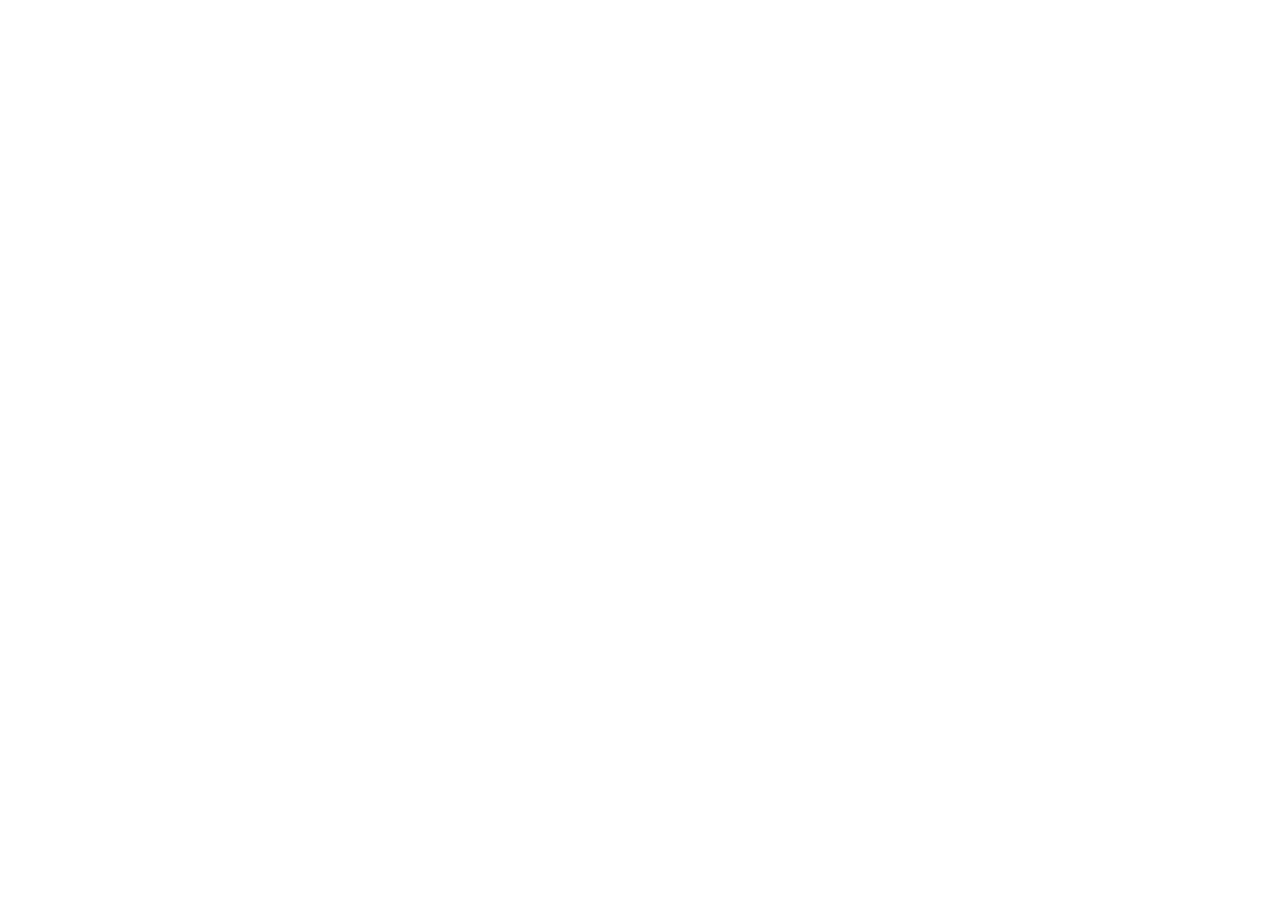
==== index.html @ 12f4a79d "Add files via upload" ====
<!DOCTYPE html>
<html lang="en">
<head>
    <meta charset="UTF-8">
    <meta name="viewport" content="width=device-width, initial-scale=1.0">
    <link rel="stylesheet" href="style.css">
    <title>Document</title>
</head>
<body>
    
</body>
</html>
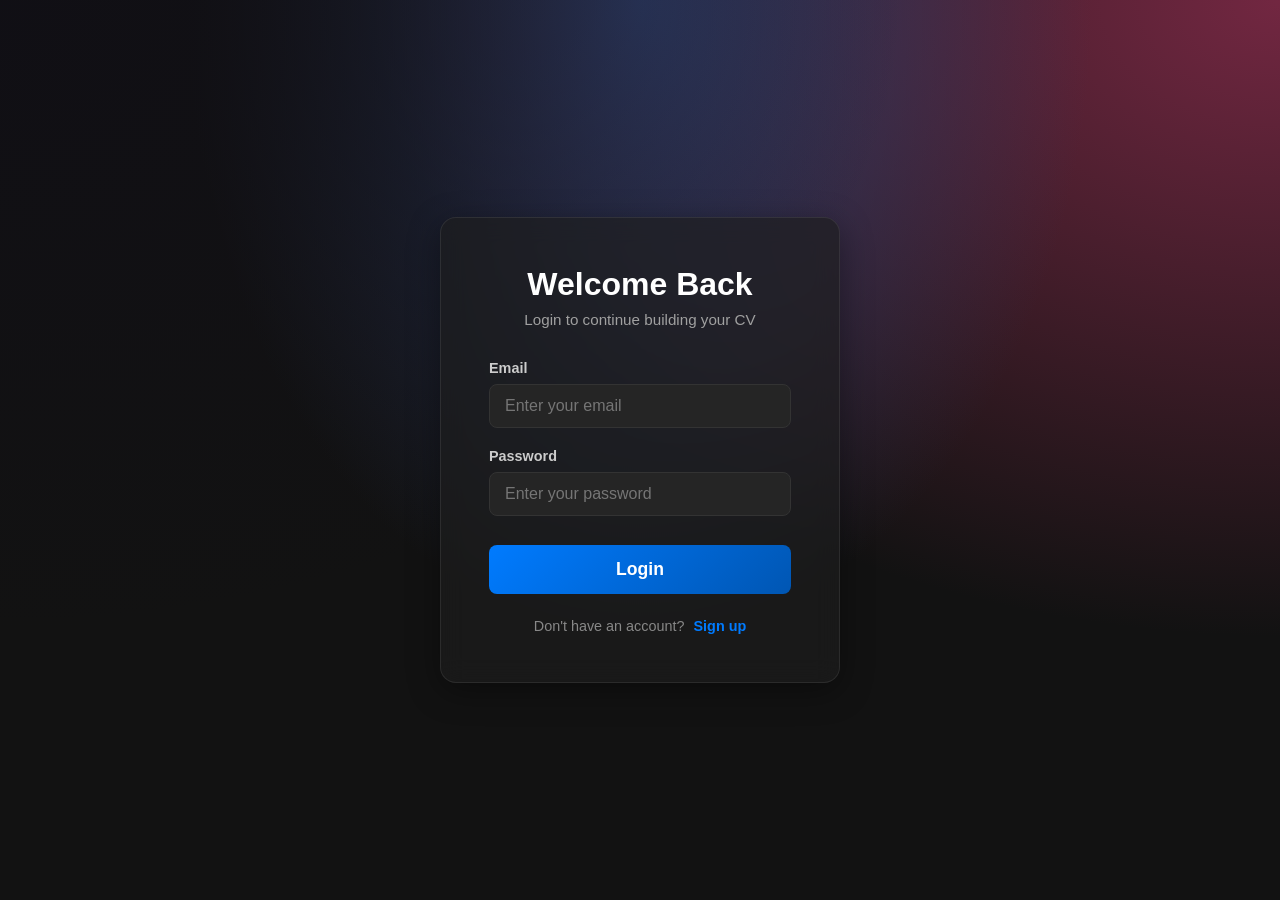
==== commit eed16c17: "first commit" ====
--- a/index.html
+++ b/index.html
@@ -1,12 +1,67 @@
-<!DOCTYPE html>
-<html lang="en">
-<head>
-    <meta charset="UTF-8">
-    <meta name="viewport" content="width=device-width, initial-scale=1.0">
-    <link rel="stylesheet" href="style.css">
-    <title>Document</title>
-</head>
-<body>
-    
-</body>
+<!DOCTYPE html>
+<html lang="en">
+
+<head>
+    <meta charset="UTF-8">
+    <meta name="viewport" content="width=device-width, initial-scale=1.0">
+    <title>CV Builder | Login</title>
+    <link rel="stylesheet" href="style.css">
+</head>
+
+<body>
+    <div class="auth-container">
+        <!-- Login Form -->
+        <div id="login-form">
+            <div class="auth-header">
+                <h2>Welcome Back</h2>
+                <p>Login to continue building your CV</p>
+            </div>
+            <p id="login-error" class="error-msg"></p>
+            <form onsubmit="handleLogin(event)">
+                <div class="form-group">
+                    <label for="login-email">Email</label>
+                    <input type="email" id="login-email" required placeholder="Enter your email">
+                </div>
+                <div class="form-group">
+                    <label for="login-password">Password</label>
+                    <input type="password" id="login-password" required placeholder="Enter your password">
+                </div>
+                <button type="submit" class="btn">Login</button>
+            </form>
+            <p class="toggle-text">
+                Don't have an account? <a onclick="toggleAuth()">Sign up</a>
+            </p>
+        </div>
+
+        <!-- Signup Form -->
+        <div id="signup-form" class="hidden">
+            <div class="auth-header">
+                <h2>Create Account</h2>
+                <p>Start your professional journey</p>
+            </div>
+            <p id="signup-error" class="error-msg"></p>
+            <form onsubmit="handleSignup(event)">
+                <div class="form-group">
+                    <label for="signup-name">Full Name</label>
+                    <input type="text" id="signup-name" required placeholder="John Doe">
+                </div>
+                <div class="form-group">
+                    <label for="signup-email">Email</label>
+                    <input type="email" id="signup-email" required placeholder="john@example.com">
+                </div>
+                <div class="form-group">
+                    <label for="signup-password">Password</label>
+                    <input type="password" id="signup-password" required placeholder="Create a password">
+                </div>
+                <button type="submit" class="btn">Sign Up</button>
+            </form>
+            <p class="toggle-text">
+                Already have an account? <a onclick="toggleAuth()">Login</a>
+            </p>
+        </div>
+    </div>
+
+    <script src="auth.js"></script>
+</body>
+
 </html>
--- a/style.css
+++ b/style.css
@@ -0,0 +1,150 @@
+/* Global Variables - Dark/Premium Theme */
+:root {
+    --primary-color: #ffffff;
+    --secondary-color: #a0a0a0;
+    --accent-color: #007bff;
+    --bg-color: #121212;
+    --card-bg: #1e1e1e;
+    --text-color: #e0e0e0;
+    --border-color: #333;
+    --input-bg: #252525;
+    --shadow: 0 8px 32px 0 rgba(0, 0, 0, 0.37);
+}
+
+* {
+    margin: 0;
+    padding: 0;
+    box-sizing: border-box;
+    font-family: 'Segoe UI', Tahoma, Geneva, Verdana, sans-serif;
+}
+
+body {
+    background-color: var(--bg-color);
+    background-image:
+        radial-gradient(at 0% 0%, hsla(253, 16%, 7%, 1) 0, transparent 50%),
+        radial-gradient(at 50% 0%, hsla(225, 39%, 30%, 1) 0, transparent 50%),
+        radial-gradient(at 100% 0%, hsla(339, 49%, 30%, 1) 0, transparent 50%);
+    color: var(--text-color);
+    display: flex;
+    justify-content: center;
+    align-items: center;
+    min-height: 100vh;
+}
+
+/* Auth Container - Glassmorphism */
+.auth-container {
+    background: rgba(30, 30, 30, 0.65);
+    backdrop-filter: blur(12px);
+    -webkit-backdrop-filter: blur(12px);
+    border-radius: 16px;
+    border: 1px solid rgba(255, 255, 255, 0.08);
+    width: 400px;
+    padding: 3rem;
+    box-shadow: var(--shadow);
+    text-align: center;
+}
+
+.auth-header h2 {
+    margin-bottom: 0.5rem;
+    color: var(--primary-color);
+    font-size: 2rem;
+    font-weight: 700;
+}
+
+.auth-header p {
+    color: var(--secondary-color);
+    font-size: 0.95rem;
+    margin-bottom: 2rem;
+}
+
+/* Forms */
+.form-group {
+    margin-bottom: 1.2rem;
+    text-align: left;
+}
+
+.form-group label {
+    display: block;
+    margin-bottom: 0.5rem;
+    font-size: 0.9rem;
+    font-weight: 600;
+    color: #ccc;
+}
+
+.form-group input {
+    width: 100%;
+    padding: 12px 15px;
+    background: var(--input-bg);
+    border: 1px solid var(--border-color);
+    border-radius: 8px;
+    font-size: 1rem;
+    color: #fff;
+    transition: all 0.3s ease;
+}
+
+.form-group input:focus {
+    border-color: var(--accent-color);
+    box-shadow: 0 0 0 2px rgba(0, 123, 255, 0.25);
+    outline: none;
+    background: #2a2a2a;
+}
+
+.btn {
+    width: 100%;
+    padding: 14px;
+    background: linear-gradient(135deg, #007bff 0%, #0056b3 100%);
+    color: white;
+    border: none;
+    border-radius: 8px;
+    cursor: pointer;
+    font-size: 1.1rem;
+    font-weight: 600;
+    transition: transform 0.2s, box-shadow 0.2s;
+    margin-top: 10px;
+}
+
+.btn:hover {
+    transform: translateY(-2px);
+    box-shadow: 0 5px 15px rgba(0, 123, 255, 0.4);
+}
+
+.btn:active {
+    transform: translateY(0);
+}
+
+.toggle-text {
+    margin-top: 1.5rem;
+    font-size: 0.9rem;
+    color: #888;
+}
+
+.toggle-text a {
+    color: var(--accent-color);
+    text-decoration: none;
+    font-weight: 600;
+    cursor: pointer;
+    margin-left: 5px;
+    transition: color 0.3s;
+}
+
+.toggle-text a:hover {
+    color: #4da3ff;
+    text-decoration: underline;
+}
+
+/* Hidden Utility */
+.hidden {
+    display: none;
+}
+
+/* Error Message */
+.error-msg {
+    background: rgba(220, 53, 69, 0.1);
+    color: #ff6b6b;
+    padding: 10px;
+    border-radius: 6px;
+    font-size: 0.85rem;
+    margin-bottom: 1.5rem;
+    display: none;
+    border: 1px solid rgba(220, 53, 69, 0.2);
+}
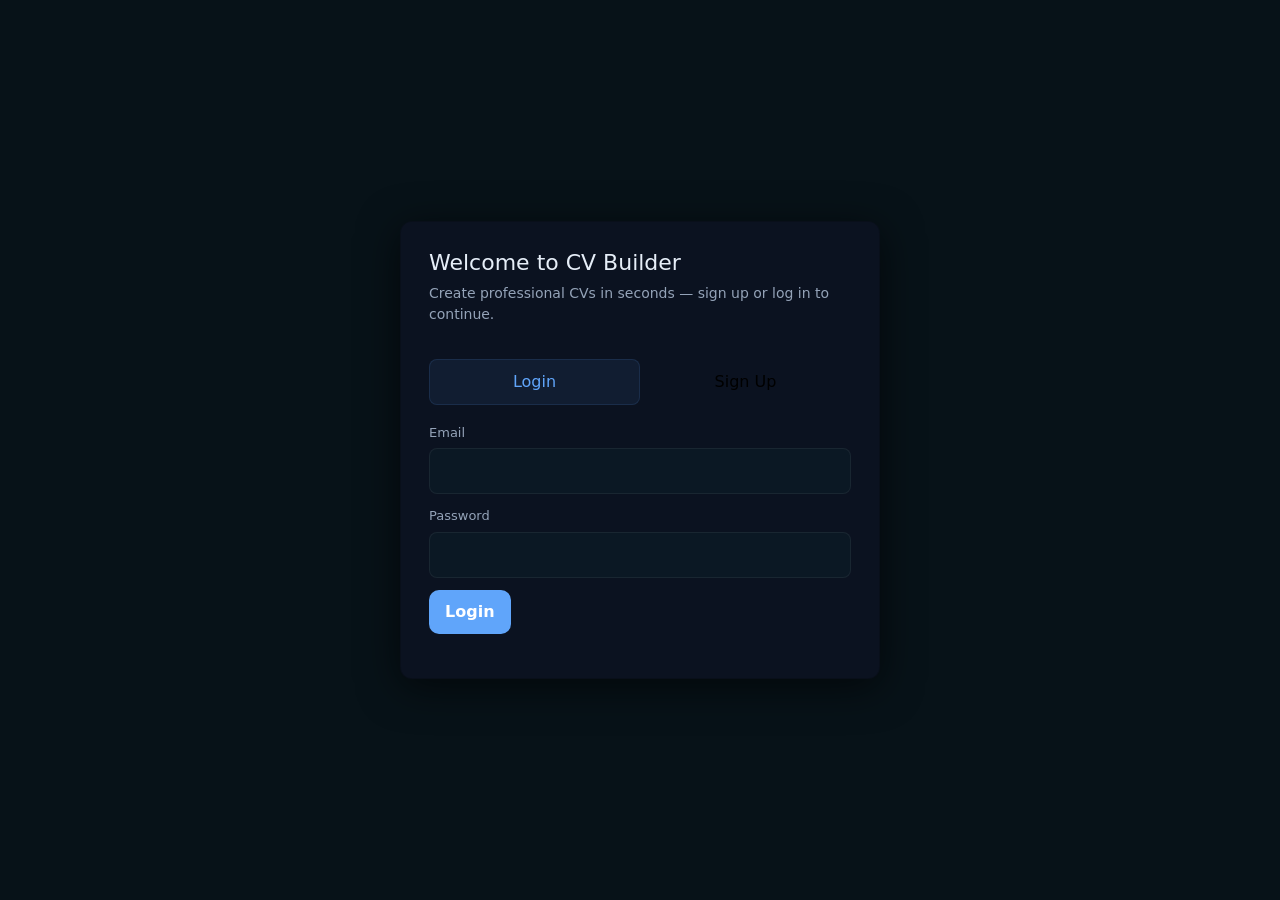
==== commit 07ee32da: "Cv Builder" ====
--- a/index.html
+++ b/index.html
@@ -1,67 +1,61 @@
-<!DOCTYPE html>
+<!doctype html>
 <html lang="en">
+<head>
+  <meta charset="utf-8" />
+  <meta name="viewport" content="width=device-width, initial-scale=1" />
+  <title>CV Builder — Login / Signup</title>
+  <link href="https://cdn.jsdelivr.net/npm/bootstrap@5.3.2/dist/css/bootstrap.min.css" rel="stylesheet">
+  <link rel="stylesheet" href="assets/css/style.css" />
+</head>
+<body>
+  <main class="auth-page">
+    <div class="card auth-card">
+      <h1>Welcome to CV Builder</h1>
+      <p class="muted">Create professional CVs in seconds — sign up or log in to continue.</p>
 
-<head>
-    <meta charset="UTF-8">
-    <meta name="viewport" content="width=device-width, initial-scale=1.0">
-    <title>CV Builder | Login</title>
-    <link rel="stylesheet" href="style.css">
-</head>
+      <div class="auth-tabs">
+        <button id="signinTab" class="tab active">Login</button>
+        <button id="signupTab" class="tab">Sign Up</button>
+      </div>
 
-<body>
-    <div class="auth-container">
-        <!-- Login Form -->
-        <div id="login-form">
-            <div class="auth-header">
-                <h2>Welcome Back</h2>
-                <p>Login to continue building your CV</p>
-            </div>
-            <p id="login-error" class="error-msg"></p>
-            <form onsubmit="handleLogin(event)">
-                <div class="form-group">
-                    <label for="login-email">Email</label>
-                    <input type="email" id="login-email" required placeholder="Enter your email">
-                </div>
-                <div class="form-group">
-                    <label for="login-password">Password</label>
-                    <input type="password" id="login-password" required placeholder="Enter your password">
-                </div>
-                <button type="submit" class="btn">Login</button>
-            </form>
-            <p class="toggle-text">
-                Don't have an account? <a onclick="toggleAuth()">Sign up</a>
-            </p>
+      <form id="authForm" class="auth-form">
+        <div class="form-row">
+          <label for="email">Email</label>
+          <input id="email" type="email" required />
+        </div>
+        <div class="form-row">
+          <label for="password">Password</label>
+          <input id="password" type="password" required minlength="6" />
         </div>
 
-        <!-- Signup Form -->
-        <div id="signup-form" class="hidden">
-            <div class="auth-header">
-                <h2>Create Account</h2>
-                <p>Start your professional journey</p>
-            </div>
-            <p id="signup-error" class="error-msg"></p>
-            <form onsubmit="handleSignup(event)">
-                <div class="form-group">
-                    <label for="signup-name">Full Name</label>
-                    <input type="text" id="signup-name" required placeholder="John Doe">
-                </div>
-                <div class="form-group">
-                    <label for="signup-email">Email</label>
-                    <input type="email" id="signup-email" required placeholder="john@example.com">
-                </div>
-                <div class="form-group">
-                    <label for="signup-password">Password</label>
-                    <input type="password" id="signup-password" required placeholder="Create a password">
-                </div>
-                <button type="submit" class="btn">Sign Up</button>
-            </form>
-            <p class="toggle-text">
-                Already have an account? <a onclick="toggleAuth()">Login</a>
-            </p>
+        <div id="extraSignup" class="hidden">
+          <div class="form-row">
+            <label for="name">Full Name</label>
+            <input id="name" type="text" />
+          </div>
+          <div class="form-row">
+            <label for="confirmPassword">Confirm Password</label>
+            <input id="confirmPassword" type="password" minlength="6" />
+          </div>
         </div>
+
+        <div class="form-actions">
+          <button id="submitBtn" class="btn">Login</button>
+        </div>
+
+        <p id="message" class="message"></p>
+      </form>
     </div>
+  </main>
 
-    <script src="auth.js"></script>
+  <script src="assets/js/auth.js"></script>
+  <script src="https://cdn.jsdelivr.net/npm/bootstrap@5.3.2/dist/js/bootstrap.bundle.min.js"></script>
+  <script>
+    // Index theme toggle
+    const idxToggle = document.getElementById('indexThemeToggle');
+    function applyIndexTheme(){ const t = localStorage.getItem('cv_theme') || 'dark'; if(t==='light') document.body.classList.add('light'); else document.body.classList.remove('light'); }
+    idxToggle?.addEventListener('click', ()=>{ const next = document.body.classList.contains('light') ? 'dark' : 'light'; localStorage.setItem('cv_theme', next); applyIndexTheme(); });
+    applyIndexTheme();
+  </script>
 </body>
-
 </html>
--- a/assets/css/style.css
+++ b/assets/css/style.css
@@ -0,0 +1,183 @@
+/* Shared styles — clean, modern UI */
+:root{
+  --bg:#071218; /* dark navy black */
+  --card:#0b1220; /* card background */
+  --primary:#60a5fa; /* accent blue */
+  --muted:#94a3b8; /* muted text */
+  --accent:#06b6d4;
+  --danger:#ef4444;
+  --text:#e6eef8;
+  --input-bg:#0b1824;
+  --input-border:rgba(255,255,255,0.06);
+  --muted-bg:#071922;
+  --card-shadow: 0 8px 40px rgba(0,0,0,0.6);
+}
+
+/* Light theme override */
+body.light{
+  --bg:#fff7ed;
+  --card:#ffffff;
+  --primary:#f59e0b;
+  --muted:#6b7280;
+  --accent:#06b6d4;
+  --danger:#ef4444;
+  --text:#0f172a;
+  --input-bg:#fbfdff;
+  --input-border:#e6eef8;
+  --muted-bg:#fafafa;
+  --card-shadow:0 6px 30px rgba(44,62,80,0.08);
+}
+
+*{box-sizing:border-box;font-family:Inter,ui-sans-serif,system-ui,Segoe UI,Roboto,"Helvetica Neue",Arial}
+html,body{height:100%;margin:0;background:linear-gradient(180deg,#071218 0%,var(--bg) 100%);color:var(--text)}
+.main{min-height:100%}
+.auth-page{display:flex;align-items:center;justify-content:center;height:100vh;padding:20px}
+.card{background:var(--card);border-radius:12px;box-shadow:var(--card-shadow);padding:28px;max-width:480px;width:100%}
+.auth-card h1{margin:0;font-size:22px;color:var(--text)}
+.muted{color:var(--muted);font-size:14px;margin-top:6px}
+.auth-tabs{display:flex;margin:18px 0}
+.tab{flex:1;padding:10px;border-radius:8px;border:1px solid transparent;background:transparent;cursor:pointer}
+.tab.active{background:rgba(96,165,250,0.08);color:var(--primary);border-color:rgba(96,165,250,0.12)}
+.auth-form .form-row{margin-bottom:12px}
+.auth-form label{display:block;font-size:13px;color:var(--muted);margin-bottom:6px}
+.auth-form input, .form input, .form textarea, .form select{width:100%;padding:10px;border-radius:8px;border:1px solid var(--input-border);background:var(--input-bg);color:var(--text)}
+.btn{display:inline-block;background:var(--primary);color:white;padding:10px 16px;border-radius:10px;border:none;cursor:pointer;font-weight:600}
+.btn.secondary{background:transparent;color:var(--primary);border:1px solid rgba(255,255,255,0.06)}
+body.light .btn.secondary{background:#fff7ed;color:var(--primary);border-color:rgba(245,158,11,0.12)}
+.form-actions{display:flex;align-items:center;justify-content:space-between;margin-top:10px}
+.message{color:var(--danger);margin-top:8px}
+.hidden{display:none}
+
+/* Form page styles */
+.form-page{padding:30px;max-width:1100px;margin:24px auto}
+.form-grid{display:grid;grid-template-columns:1fr 420px;gap:24px}
+.form-panel{background:var(--card);padding:18px;border-radius:12px}
+.form-panel h2{margin-top:0}
+.form-field{margin-bottom:12px}
+.form-field label{display:block;font-size:13px;color:var(--muted);margin-bottom:6px}
+.form-field input, .form-field textarea, .form-field select{width:100%;padding:10px;border-radius:8px;border:1px solid #e6eef8}
+.templates-grid{display:grid;grid-template-columns:repeat(2,1fr);gap:12px;margin-top:12px}
+.template-card{background:var(--muted-bg);border-radius:10px;padding:10px;border:1px solid rgba(255,255,255,0.03);cursor:pointer;display:flex;flex-direction:column;min-height:160px;justify-content:space-between;width:100%;max-width:220px}
+.template-card.selected{outline:3px solid rgba(96,165,250,0.14);box-shadow:0 10px 30px rgba(96,165,250,0.06)}
+.saved-card{background:var(--card);padding:8px;border-radius:8px;border:1px solid rgba(255,255,255,0.04)}
+.saved-card .muted{font-size:12px;color:var(--muted)}
+.template-actions{display:flex;justify-content:space-between;gap:8px}
+.template-preview{flex:1;border-radius:6px;background:var(--card);padding:8px;overflow:hidden;color:var(--text)}
+
+/* Final CV page */
+.final-page{padding:20px;max-width:900px;margin:14px auto}
+.cv-actions{display:flex;justify-content:flex-end;gap:12px;margin-bottom:10px}
+
+/* Responsive */
+@media (max-width:900px){
+  .form-grid{grid-template-columns:1fr}
+  .template-card{height:170px}
+}
+
+/* Dashboard fixed navbar + layout */
+.dash-navbar{position:static;top:0;left:0;right:0;width:100%;height:64px;padding:10px 20px;background:linear-gradient(90deg, rgba(2,6,23,0.95), rgba(6,11,20,0.9));z-index:100000;backdrop-filter:blur(6px);box-shadow:0 6px 18px rgba(2,6,23,0.45);transform:none;will-change:transform}
+.dash-nav-inner{max-width:1440px;margin:0 auto;display:flex;align-items:center;justify-content:space-between;gap:12px}
+.brand{display:flex;align-items:center;gap:10px}
+.brand-name{font-weight:700;color:var(--text)}
+.nav-actions{display:flex;align-items:center;gap:10px}
+
+/* Ensure CV templates render as full page content (no internal scroll) and are responsive */
+.cv-template{overflow:visible;max-width:720px;width:100%;margin:24px auto;min-height:auto}
+.cv-template .cv-shell{height:auto;overflow:visible}
+@media (max-width:720px){ .cv-template{margin:12px;padding:14px;width:100%} .t1-header,.t2-top,.t3-side,.t4-head{top:72px} }
+.nav-actions .btn{border-radius:8px;padding:8px 12px}
+.nav-actions .btn.btn-primary{background:var(--primary);border:none}
+.nav-actions .btn:hover{transform:translateY(-1px);transition:all .12s ease}
+
+/* Ensure page scrolls (not inner elements) and content isn't hidden */
+html, body { height: auto; overflow-y: auto }
+.dashboard-frame, .form-page, .final-page { padding-top: 84px }
+@media (max-width:720px){ .dashboard-frame, .form-page, .final-page { padding-top: 72px } }
+
+/* simple toggle switch */
+.switch{display:inline-block;position:relative;width:44px;height:24px}
+.switch input{display:none}
+.switch .slider{position:absolute;cursor:pointer;top:0;left:0;right:0;bottom:0;background:rgba(255,255,255,0.06);border-radius:24px}
+.switch .slider:before{content:"";position:absolute;height:18px;width:18px;left:3px;top:3px;background:#fff;border-radius:50%;transition:all .15s}
+.switch input:checked + .slider{background:linear-gradient(90deg,var(--primary),var(--accent))}
+.switch input:checked + .slider:before{transform:translateX(20px)}
+
+/* Dashboard/frame - desktop mockup 1440x1024 */
+.dashboard-frame{min-height:100vh;display:flex;align-items:flex-start;justify-content:center}
+.dashboard-inner{max-width:1440px;width:100%;height:auto;min-height:1024px;background:linear-gradient(180deg, rgba(255,255,255,0.02), transparent);border-radius:14px;padding:28px;margin:12px;box-shadow:0 20px 60px rgba(2,6,23,0.5);overflow:visible}
+/* ensure the page scrolls, not inner container */
+body, html {height:auto}
+@media (max-width:1100px){ .dashboard-inner{min-height:auto} }
+
+/* Projects grid */
+.projects-grid{display:grid;grid-template-columns:repeat(2,1fr);gap:18px}
+.project-card{background:var(--card);border-radius:12px;padding:12px;border:1px solid rgba(255,255,255,0.04);display:flex;flex-direction:column;gap:10px;cursor:pointer;transition:transform .12s ease, box-shadow .12s ease}
+.project-card:hover{transform:translateY(-6px);box-shadow:0 18px 40px rgba(2,6,23,0.5)}
+.project-preview img{width:100%;height:160px;object-fit:cover;border-radius:8px}
+.project-title{font-weight:700}
+.project-desc{font-size:13px;color:var(--muted)}
+
+/* Center helper for dashboard cards */
+.center-card{max-width:880px;margin:0 auto}
+@media (max-width:720px){.center-card{max-width:100%;margin:0 12px}}
+
+/* Center the dashboard header (title + subtitle) */
+.dashboard-header{justify-content:center !important;align-items:center !important;flex-direction:column;gap:6px;text-align:center}
+.dashboard-header .h4{margin:0}
+@media (min-width:900px){.dashboard-header{flex-direction:column}}
+
+/* Ensure the resume list & project panel have spacing and visuals */
+#resumesList .saved-card{background:var(--muted-bg);border-radius:10px;padding:12px}
+#projectsPanel{min-height:260px}
+
+/* Mobile overrides: remove fixed desktop height and stack grid */
+@media (max-width:1100px){
+  .dashboard-inner{height:auto;padding:18px}
+  .projects-grid{grid-template-columns:1fr}
+}
+@media (max-width:720px){
+  .dash-nav-inner{padding:0 12px}
+  .dash-navbar{height:56px}
+  .nav-actions .btn{padding:6px 10px;font-size:13px}
+  .dashboard-inner{margin:8px;padding:14px}
+}
+
+/* Center form and place templates below in 2-column grid */
+.form-page{padding:30px;max-width:1100px;margin:24px auto;display:flex;flex-direction:column;gap:20px;align-items:center}
+.form-grid{width:100%;display:flex;justify-content:center}
+.form-panel{max-width:820px;width:100%}
+.main-panel{box-shadow:0 18px 40px rgba(2,6,23,0.06)}
+
+ .templates-section{width:100%;max-width:1100px;margin:0 auto;display:flex;justify-content:center}
+ .templates-wrap{display:grid;grid-template-columns:1fr;gap:20px;align-items:start;margin:0 auto;justify-content:center;position:relative}
+ /* Hide side saved-list on desktop to prioritize centered templates. Use the 'visible' class to show it (toggled by user). */
+ .side-panel{display:none;max-width:320px}
+ .side-panel.visible{display:block;position:fixed;left:24px;top:120px;max-width:300px;background:var(--card);padding:12px;border-radius:8px;box-shadow:var(--card-shadow);z-index:200}
+ .templates-panel{width:100%;display:flex;justify-content:center;padding:6px}
+
+ /* Uniform template cards and compact previews (2 per row layout) */
+ .templates-grid{display:grid;grid-template-columns:repeat(2,340px);justify-content:center;justify-items:center;grid-auto-flow:row;gap:20px;margin-top:12px;align-items:start;max-width:760px;margin-left:auto;margin-right:auto}
+.template-card{background:var(--muted-bg);border-radius:10px;padding:10px;border:1px solid rgba(255,255,255,0.03);cursor:pointer;display:flex;flex-direction:column;height:190px;justify-content:space-between;width:100%;max-width:340px;overflow:visible}
+.template-preview{width:100%;height:140px;overflow:hidden;border-radius:6px;background:transparent;display:flex;align-items:center;justify-content:center;padding:6px;position:relative}
+/* Blur preview content to hide dummy personal data */
+.template-preview .cv-template{max-width:720px;width:100%;margin:0;padding:0;box-shadow:none;border:none;font-size:12px;transform:scale(0.9);transform-origin:center;background:transparent !important;filter:blur(1.2px) grayscale(10%);opacity:0.95}
+.template-preview .cv-template *{font-size:inherit;line-height:1;margin:0;padding:0}
+/* Force headers/sidebars to behave statically inside the small preview to avoid reserved sticky space */
+.template-preview .t1-header, .template-preview .t2-top, .template-preview .t3-side, .template-preview .t4-head{position:static !important;top:auto !important;z-index:auto !important}
+/* Strip internal shadows, backgrounds and borders from injected templates inside the preview */
+.template-preview .cv-template, .template-preview .cv-template *{background:transparent !important;box-shadow:none !important;border:none !important;color:inherit}
+.template-preview img{max-width:100%;max-height:100%;object-fit:contain}
+.template-preview .avatar{width:40px;height:40px}
+.template-actions{display:flex;justify-content:space-between;align-items:center;gap:8px;margin-top:8px}
+.back-center{display:none}
+/* Hide floating Back buttons by default; show only when placed inside the templates grid */
+a[aria-label="Back to Dashboard"]{display:none !important}
+.templates-grid a[aria-label="Back to Dashboard"]{display:inline-block !important;grid-column:1 / -1;justify-self:center;margin-top:8px}
+
+/* Compact back box when placed inside the templates grid */
+.templates-grid .back-box{display:inline-block;background:rgba(255,255,255,0.03);color:var(--text);border:1px solid rgba(255,255,255,0.06);padding:6px 12px;border-radius:8px;font-size:13px;text-decoration:none;box-shadow:none;min-width:120px;text-align:center;transition:all .12s ease}
+.templates-grid .back-box:hover{transform:translateY(-3px);background:rgba(255,255,255,0.06)}
+@media (max-width:720px){.templates-grid .back-box{min-width:100px;padding:6px 10px;font-size:12px}}
+
+@media (max-width:1100px){.templates-grid{grid-template-columns:repeat(2,1fr);justify-content:center}.template-preview{height:120px}.template-card{height:180px}.template-preview .cv-template{transform:scale(0.94);filter:blur(1px)}}
+@media (max-width:720px){.templates-wrap{grid-template-columns:1fr}.templates-grid{grid-template-columns:1fr}.template-card{max-width:100%;height:auto}.template-preview{height:100px}.template-preview .cv-template{transform:scale(1);filter:blur(0.8px);transform-origin:center}}
